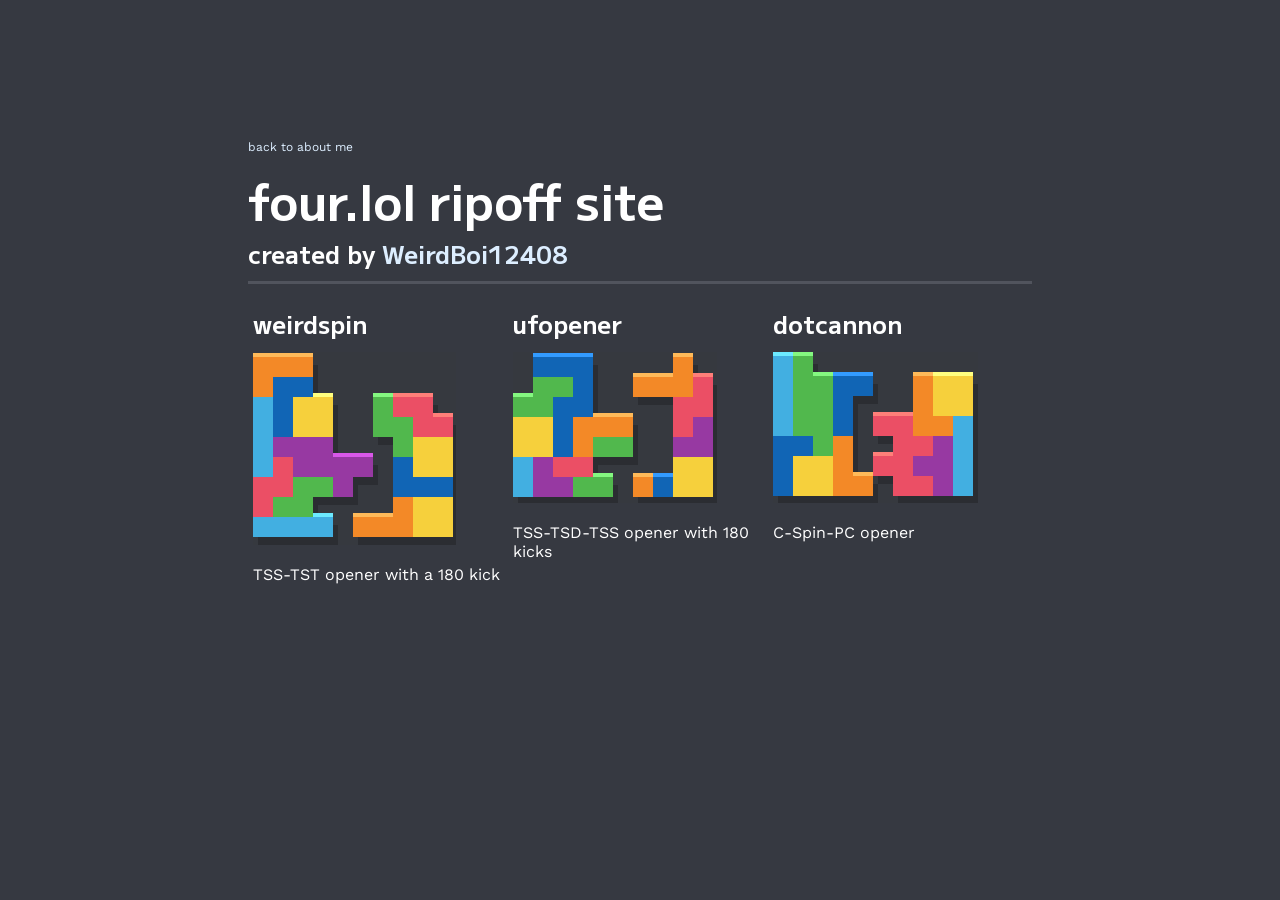
==== fourlolripoff/index.html @ 06367734 "dot cannon dottity doddily do" ====
<!DOCTYPE html>
<html>

<head>
  <link rel="shortcut icon" type="image/png" href="images/favicon.png"/>
  <meta charset="utf-8">
  <meta name="viewport" content="width=device-width">
  <title>four.lol ripoff</title>
  <link href="style.css" rel="stylesheet" type="text/css" />
  <link rel="stylesheet" href="style.css">
</head>
<body>
  <p style="font-size:12px"><a href="../index.html">back to about me</a></p>
  <h1>four.lol ripoff site</h1>
  <h2>created by <a href="https://ch.tetr.io/u/weirdboi12408">WeirdBoi12408</a></h2>
  <hr>

  <div class="row">
    <div class="column" style="display:none;"><a href="sadopener.html">
      
      <h2>sad opener</h2>
      <img src="images/sadopener/sadopenercolored.png" alt="sadopener">
      <p>useless opener that gives 3 TSDs and 2 TSSs</p>
    
    </a></div>
    
    <div class="column"><a href="weirdspin.html">

      <h2>weirdspin</h2>
      <img src="images/weirdspin/weirdspincolored.png" alt="weirdspin">
      <p>TSS-TST opener with a 180 kick</p>
    
    </a></div>

    <div class="column"><a href="ufopener.html">

      <h2>ufopener</h2>
      <img src="images/ufopener/ufopenercolored.png" alt="ufopener">
      <p>TSS-TSD-TSS opener with 180 kicks</p>
    
    </a></div>
	
    <div class="column"><a href="dotcannon.html">

      <h2>dotcannon</h2>
      <img src="images/dotcannon/dotcannoncolored.png" alt="dotcannon">
      <p>C-Spin-PC opener</p>
    
    </a></div>
    
  </div>
  
</body>
</html>
---- fourlolripoff/style.css ----
@import url('https://fonts.googleapis.com/css2?family=M+PLUS+1&family=Work+Sans&display=swap');

p {
    font-family: 'Work Sans';
    color: #FFFFFF;
    font-size: 16px;
}

li {
    font-family: 'Work Sans';
    color: #FFFFFF;
    font-size: inherit;
}

h1 {
    font-family: 'M PLUS 1';
    color: #FFFFFF;
    font-size: 48px;
    line-height: 0.6;
}

h2 {
    font-family: 'M PLUS 1';
    color: #FFFFFF;
    font-size: 24px;
    line-height: 0.6;
}

h3 {
    font-family: 'M PLUS 1';
    color: #FFFFFF;
    font-size: 18px;
    line-height: 0.6;
}

/* i wonder where this column and row code must've come from... */
.column {
    float: left;
    width: calc(250px);
    padding: 5px;
}

@media screen and (max-width: 800px) {
    .column {
        width: 100%;
    }
}

.row::after {
    content: "";
    clear: both;
    display: table;
}
/* that's right, stackoverflow! copy and paste ftw */

a {
    color: #DDEEFF;
    text-decoration: none;
    text-decoration: italic;
}

body {
    background-color: #363941;
    padding-top: 120px;
    padding-left: calc(25% - 80px);
    padding-right: calc(25% - 80px);
    image-rendering: pixelated;
}

hr {
    height: 3px;
    color: #51545d;
    background-color: #51545d;
    border-width: 0;
}
---- fourlolripoff/style.css ----
@import url('https://fonts.googleapis.com/css2?family=M+PLUS+1&family=Work+Sans&display=swap');

p {
    font-family: 'Work Sans';
    color: #FFFFFF;
    font-size: 16px;
}

li {
    font-family: 'Work Sans';
    color: #FFFFFF;
    font-size: inherit;
}

h1 {
    font-family: 'M PLUS 1';
    color: #FFFFFF;
    font-size: 48px;
    line-height: 0.6;
}

h2 {
    font-family: 'M PLUS 1';
    color: #FFFFFF;
    font-size: 24px;
    line-height: 0.6;
}

h3 {
    font-family: 'M PLUS 1';
    color: #FFFFFF;
    font-size: 18px;
    line-height: 0.6;
}

/* i wonder where this column and row code must've come from... */
.column {
    float: left;
    width: calc(250px);
    padding: 5px;
}

@media screen and (max-width: 800px) {
    .column {
        width: 100%;
    }
}

.row::after {
    content: "";
    clear: both;
    display: table;
}
/* that's right, stackoverflow! copy and paste ftw */

a {
    color: #DDEEFF;
    text-decoration: none;
    text-decoration: italic;
}

body {
    background-color: #363941;
    padding-top: 120px;
    padding-left: calc(25% - 80px);
    padding-right: calc(25% - 80px);
    image-rendering: pixelated;
}

hr {
    height: 3px;
    color: #51545d;
    background-color: #51545d;
    border-width: 0;
}
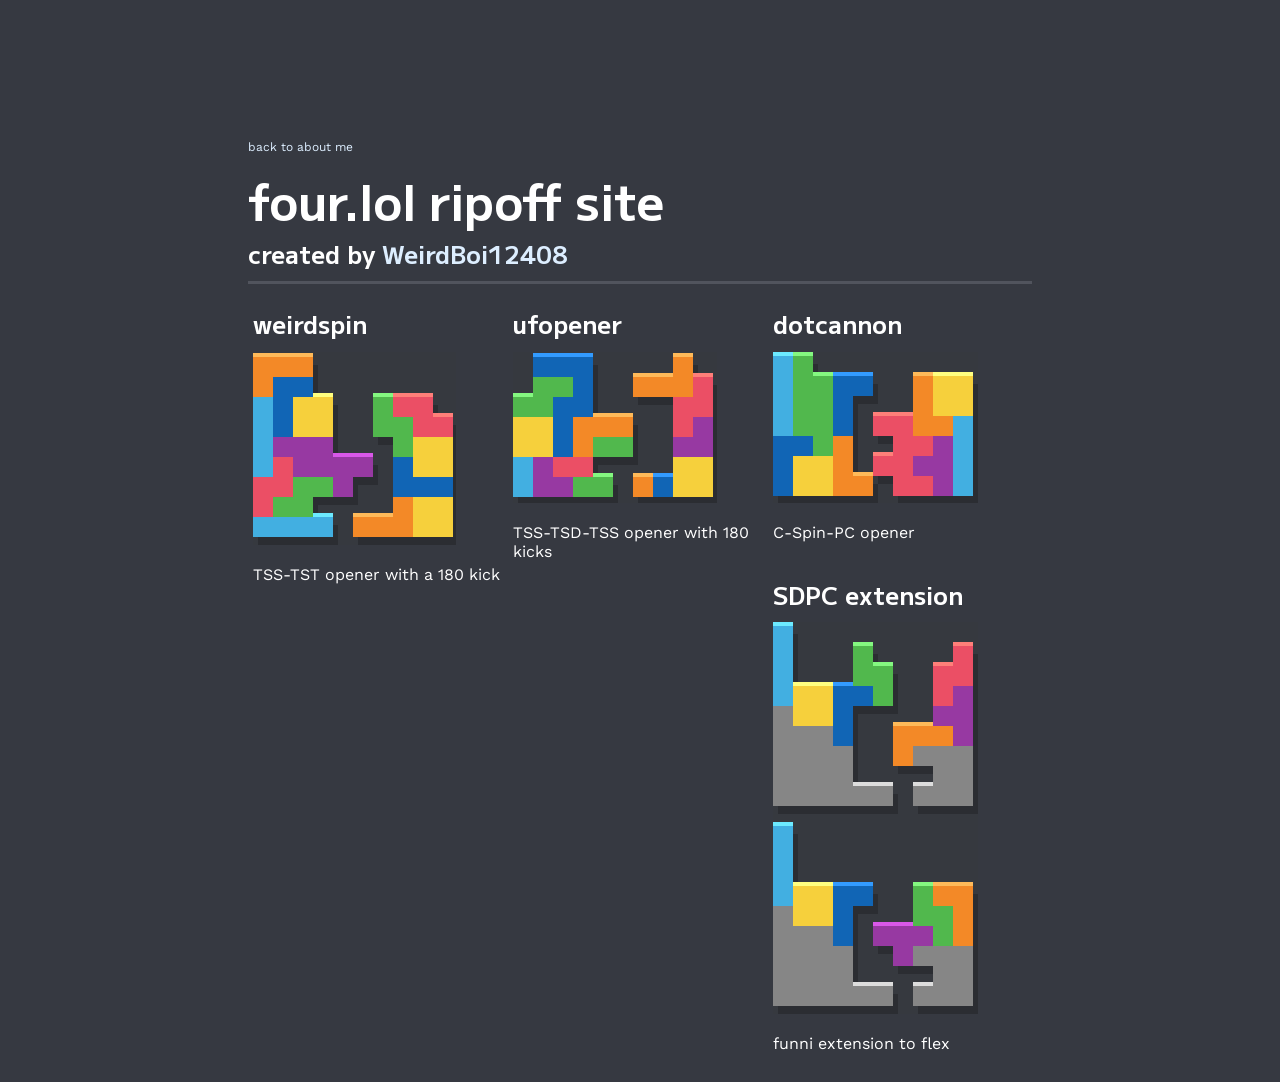
==== commit 5adc3728: "new opener sdpc extensions and ufopener weirdspin extension" ====
--- a/fourlolripoff/index.html
+++ b/fourlolripoff/index.html
@@ -47,6 +47,14 @@
       <p>C-Spin-PC opener</p>
     
     </a></div>
+	
+	<div class="column"><a href="sdpc.html">
+
+      <h2>SDPC extension</h2>
+      <img src="images/sdpc/sdpc-colored.png" alt="sdpc">
+      <p>funni extension to flex</p>
+    
+    </a></div>
     
   </div>
   
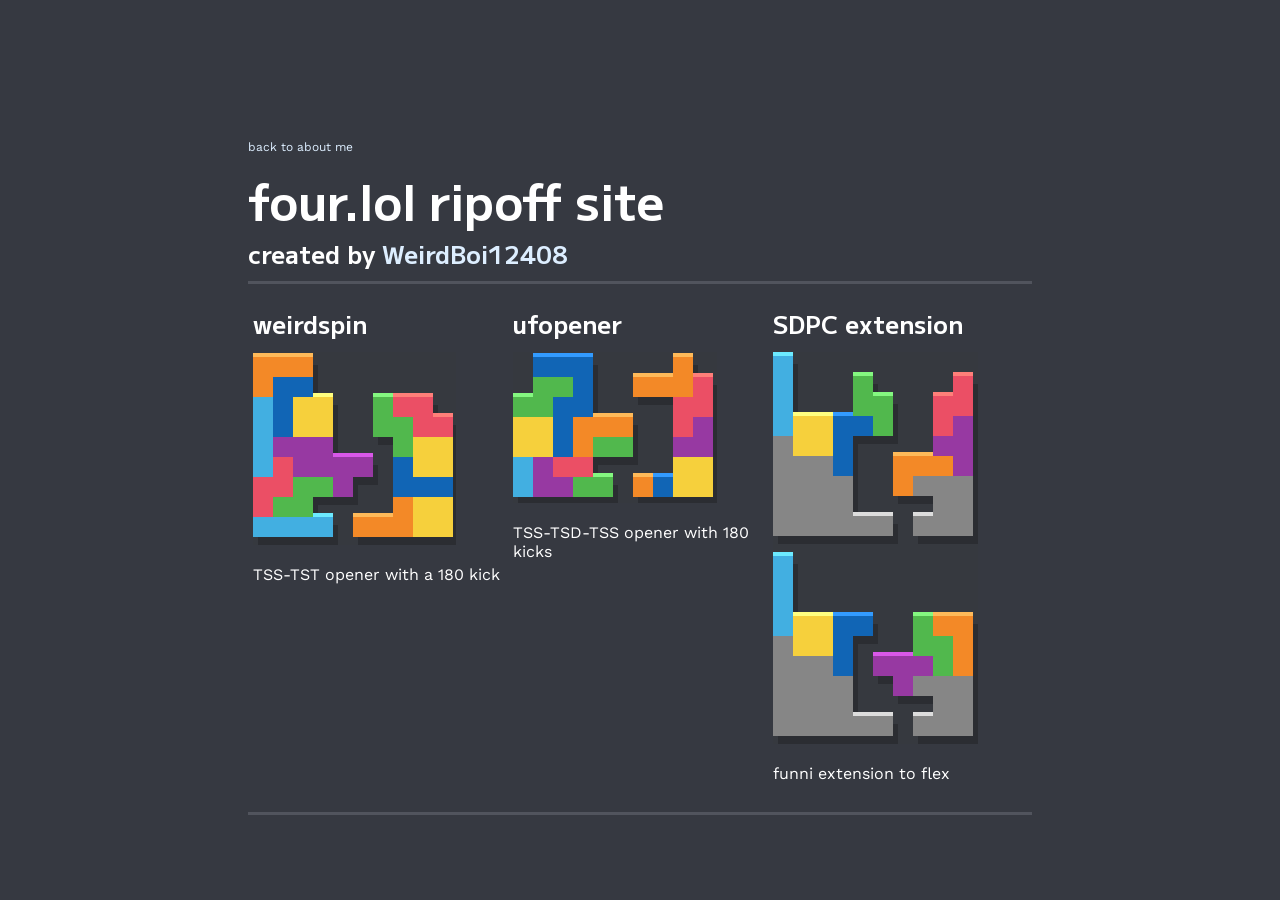
==== commit b6624527: "removed dot cannon" ====
--- a/fourlolripoff/index.html
+++ b/fourlolripoff/index.html
@@ -40,14 +40,6 @@
     
     </a></div>
 	
-    <div class="column"><a href="dotcannon.html">
-
-      <h2>dotcannon</h2>
-      <img src="images/dotcannon/dotcannoncolored.png" alt="dotcannon">
-      <p>C-Spin-PC opener</p>
-    
-    </a></div>
-	
 	<div class="column"><a href="sdpc.html">
 
       <h2>SDPC extension</h2>
@@ -58,5 +50,18 @@
     
   </div>
   
+  <hr>
+  
+  <div class="row">
+  
+	<div class="column" style="display:none;"><a href="dotcannon.html">
+
+      <h2>dotcannon</h2>
+      <img src="images/dotcannon/dotcannoncolored.png" alt="dotcannon">
+      <p>C-Spin-PC opener</p>
+    
+    </a></div>
+	
+  </div>
 </body>
 </html>
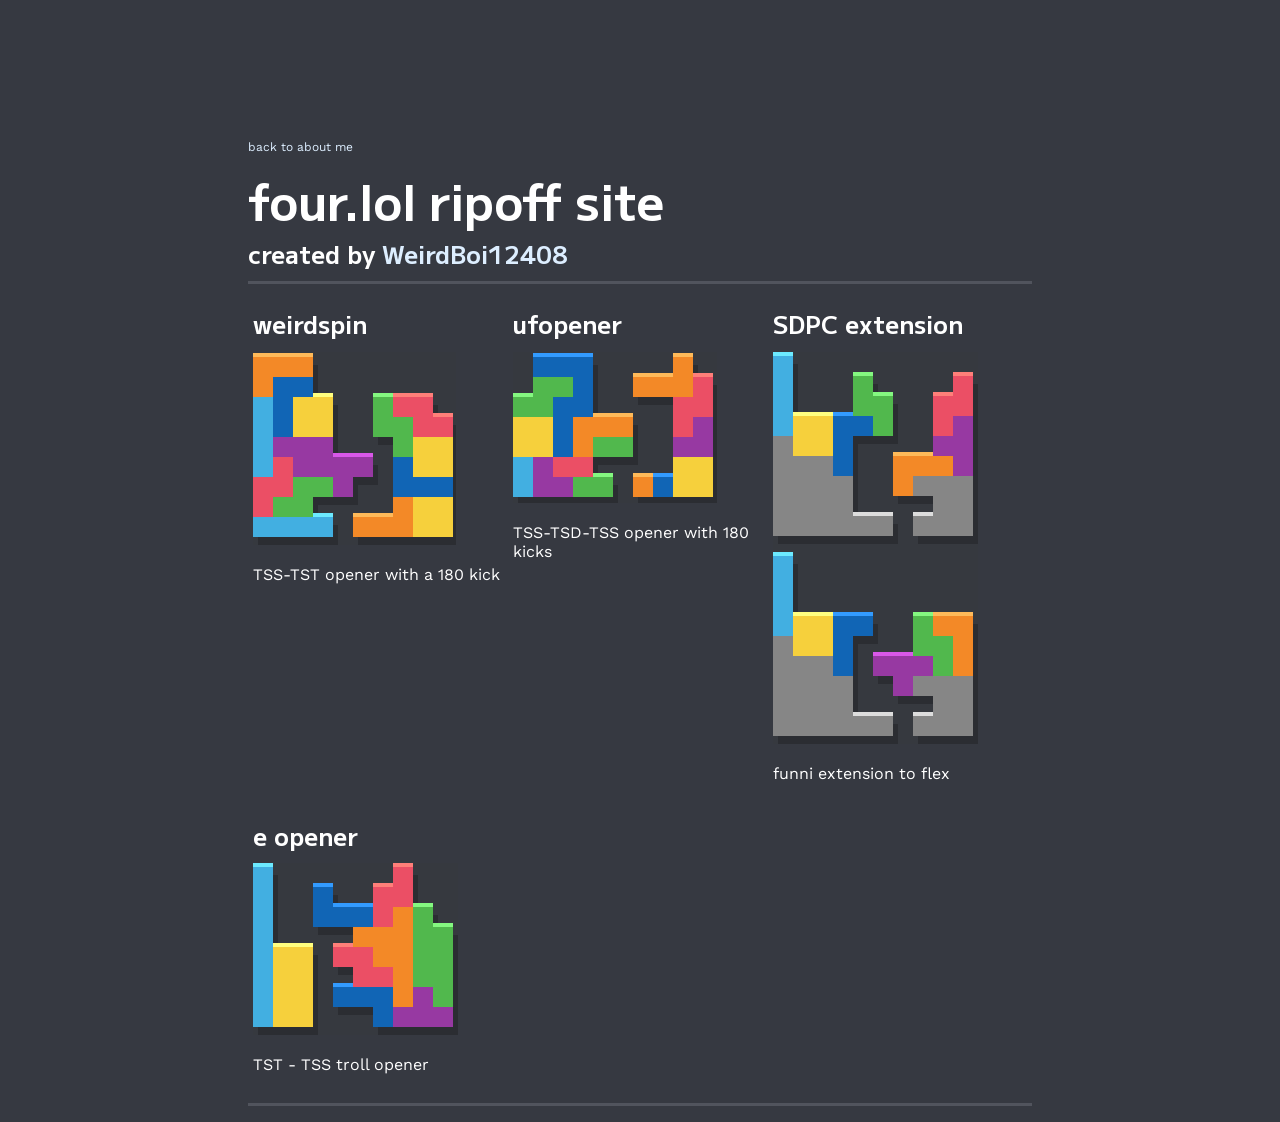
==== commit 28ed2cda: "e opener yes" ====
--- a/fourlolripoff/index.html
+++ b/fourlolripoff/index.html
@@ -47,6 +47,14 @@
       <p>funni extension to flex</p>
     
     </a></div>
+	
+	<div class="column"><a href="e.html">
+
+      <h2>e opener</h2>
+      <img src="images/e/ecolored.png" alt="e">
+      <p>TST - TSS troll opener</p>
+    
+    </a></div>
     
   </div>
   
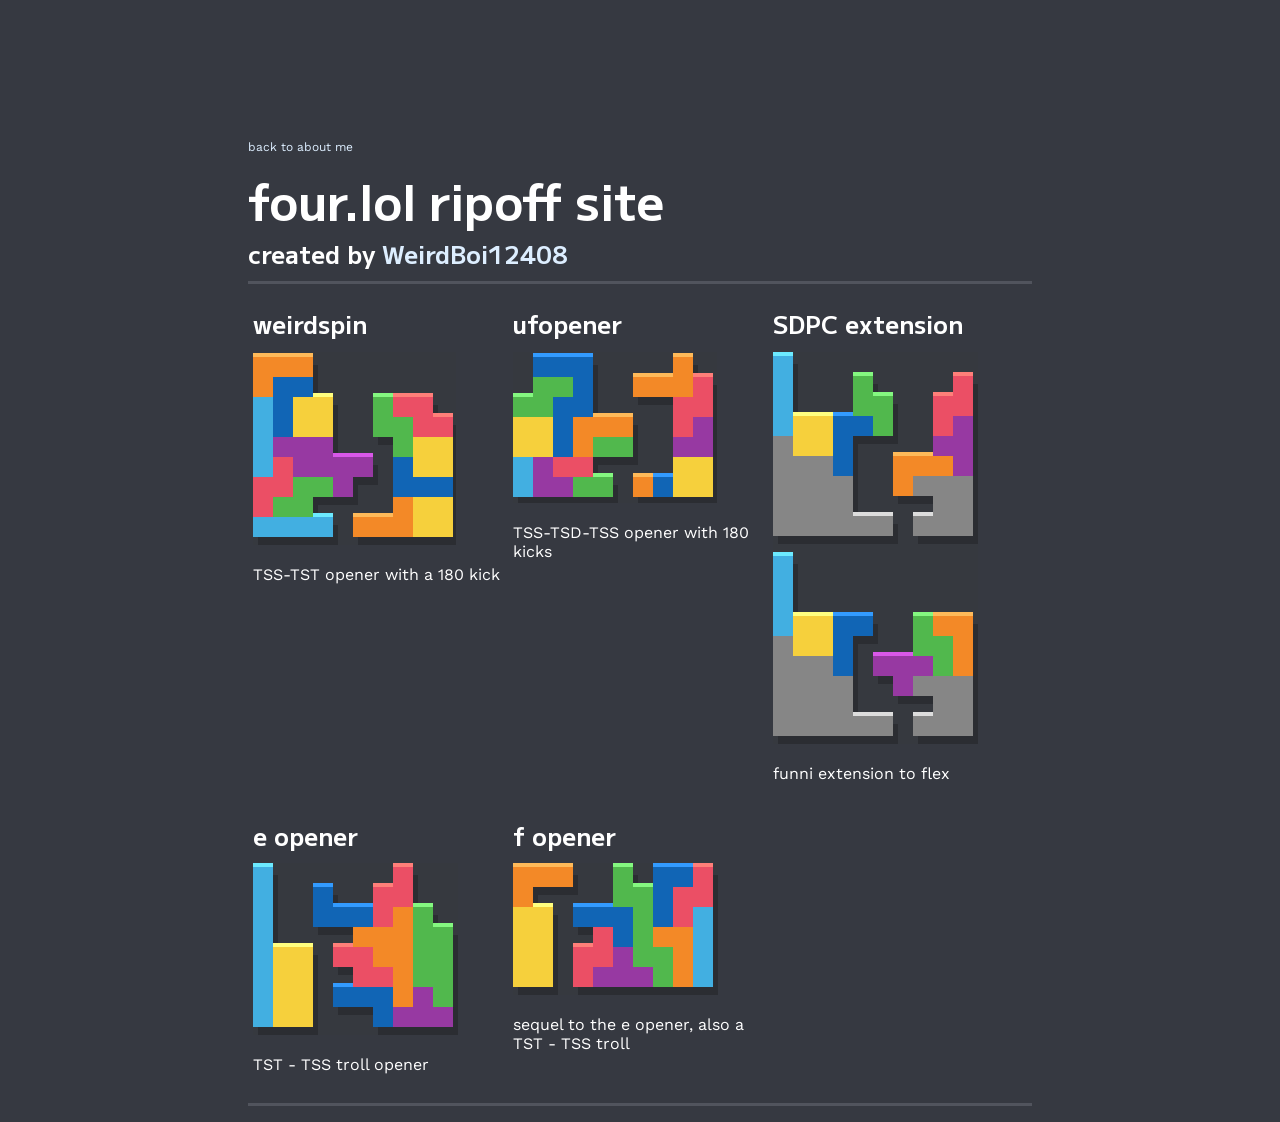
==== commit dde8cf55: "f opener afdsfdsafdsa" ====
--- a/fourlolripoff/index.html
+++ b/fourlolripoff/index.html
@@ -55,6 +55,14 @@
       <p>TST - TSS troll opener</p>
     
     </a></div>
+	
+	<div class="column"><a href="f.html">
+	
+	  <h2>f opener</h2>
+	  <img src="images/f/fcolored.png" alt="board thingy">
+	  <p> sequel to the e opener, also a TST - TSS troll </p>
+	
+	</a></div>
     
   </div>
   
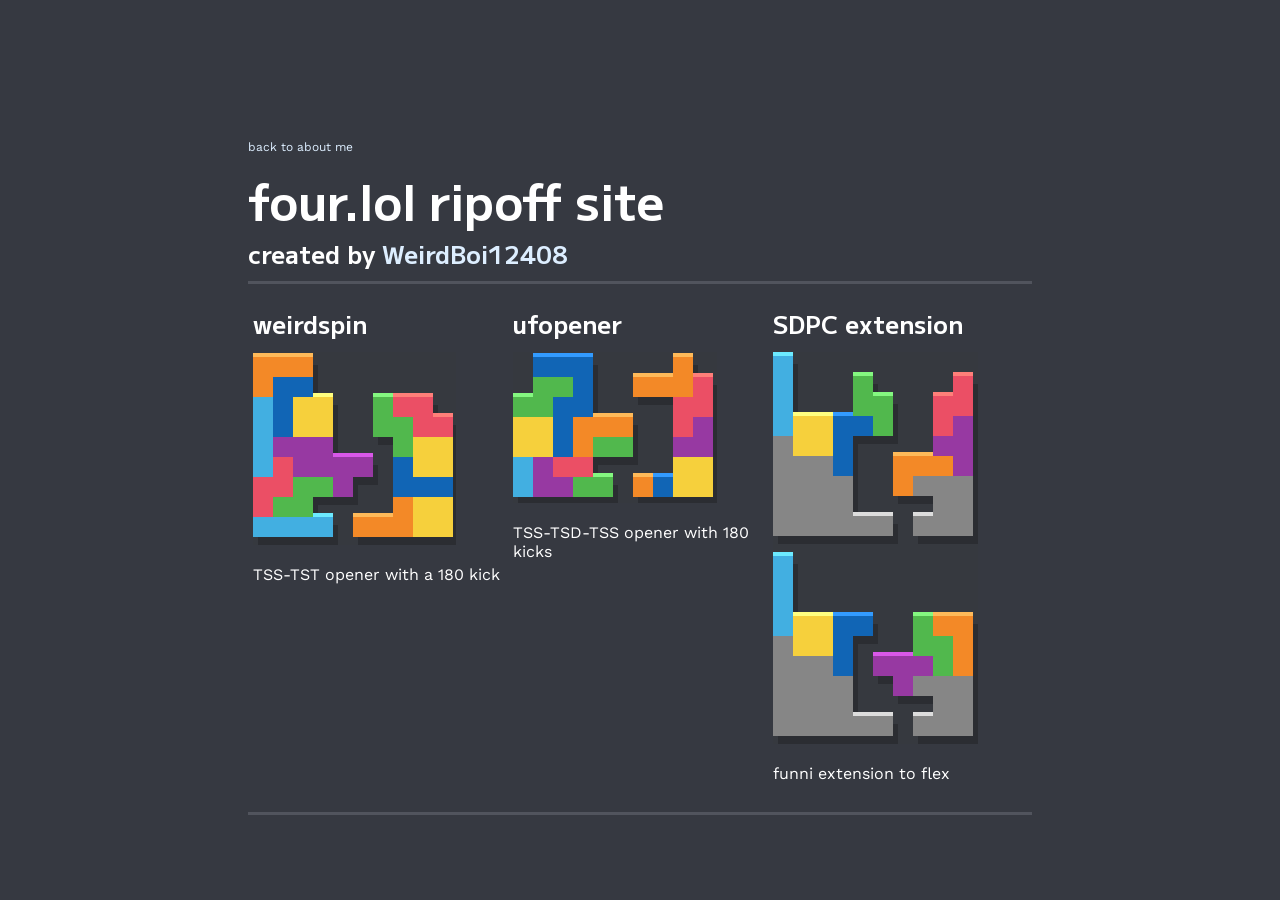
==== commit 30a1aa40: "Update index.html remove other stuff" ====
--- a/fourlolripoff/index.html
+++ b/fourlolripoff/index.html
@@ -48,7 +48,7 @@
     
     </a></div>
 	
-	<div class="column"><a href="e.html">
+	<div class="column" style="display:none;"><a href="e.html">
 
       <h2>e opener</h2>
       <img src="images/e/ecolored.png" alt="e">
@@ -56,7 +56,7 @@
     
     </a></div>
 	
-	<div class="column"><a href="f.html">
+	<div class="column" style="display:none;"><a href="f.html">
 	
 	  <h2>f opener</h2>
 	  <img src="images/f/fcolored.png" alt="board thingy">
@@ -80,4 +80,4 @@
 	
   </div>
 </body>
-</html>+</html>
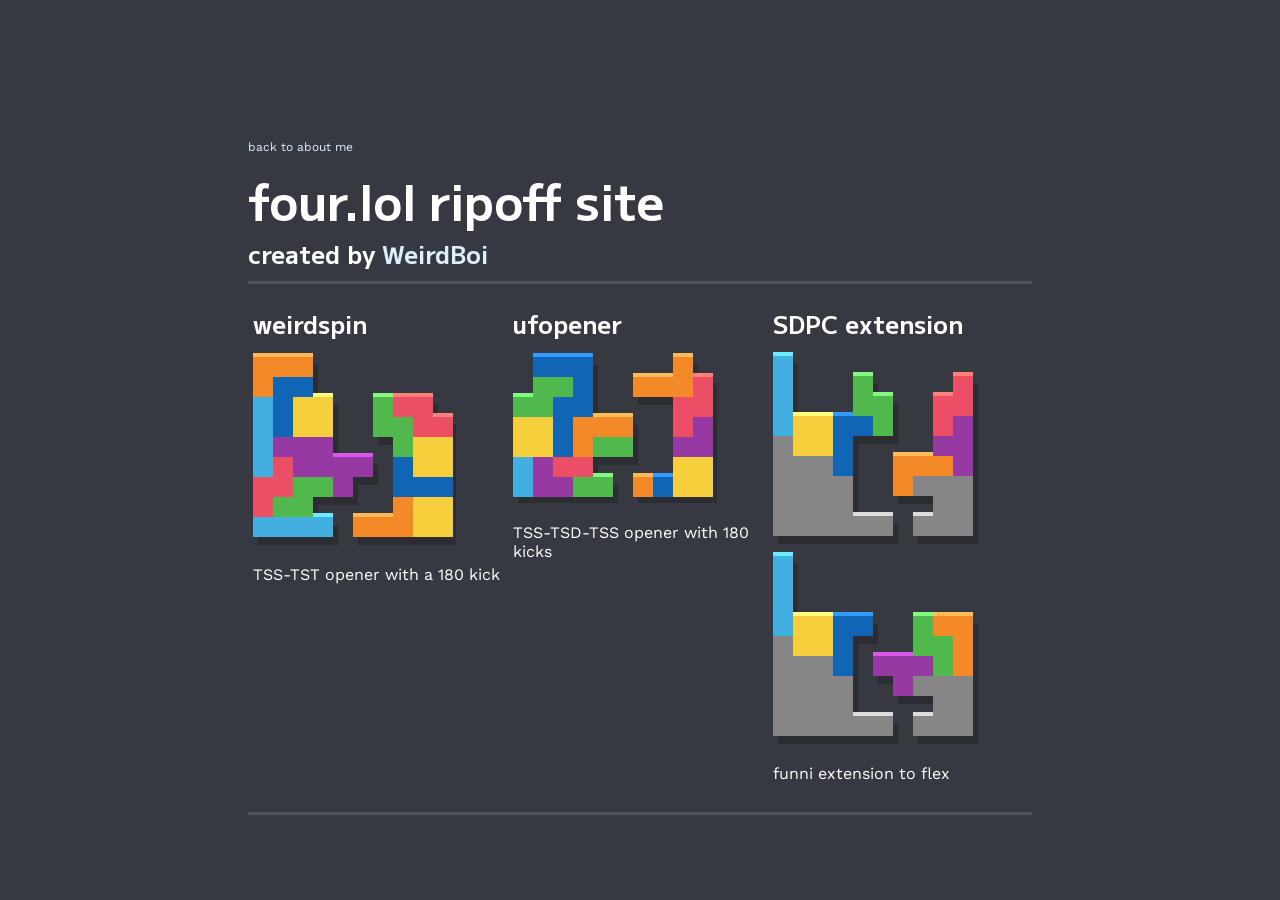
==== commit 56d8c155: "Update username link update username" ====
--- a/fourlolripoff/index.html
+++ b/fourlolripoff/index.html
@@ -12,7 +12,7 @@
 <body>
   <p style="font-size:12px"><a href="../index.html">back to about me</a></p>
   <h1>four.lol ripoff site</h1>
-  <h2>created by <a href="https://ch.tetr.io/u/weirdboi12408">WeirdBoi12408</a></h2>
+  <h2>created by <a href="https://ch.tetr.io/u/weirdboi">WeirdBoi</a></h2>
   <hr>
 
   <div class="row">
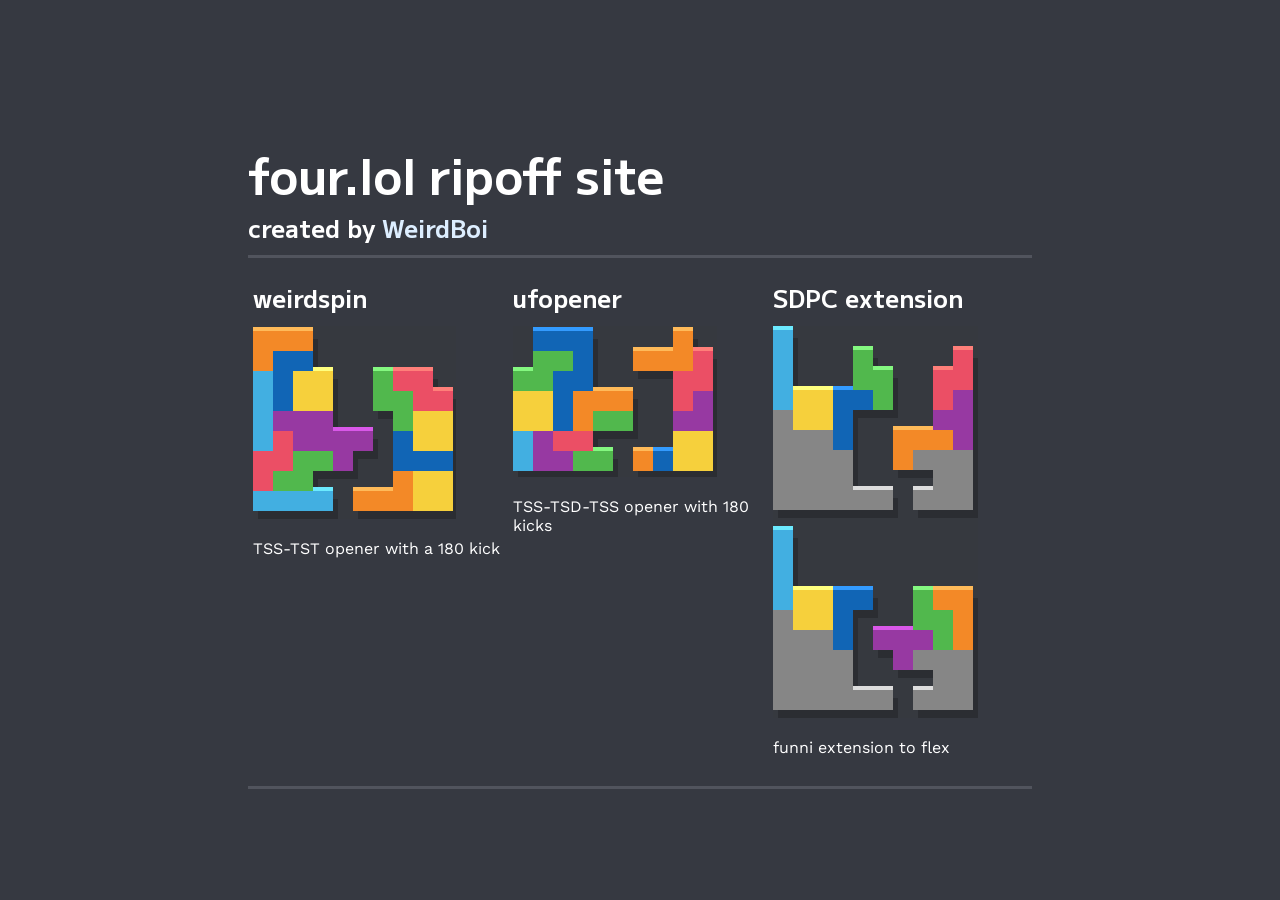
==== commit 8dfc3f86: "Update index.html" ====
--- a/fourlolripoff/index.html
+++ b/fourlolripoff/index.html
@@ -10,7 +10,7 @@
   <link rel="stylesheet" href="style.css">
 </head>
 <body>
-  <p style="font-size:12px"><a href="../index.html">back to about me</a></p>
+  <p style="font-size: 12px; display: none"><a href="../index.html">back to about me</a></p>
   <h1>four.lol ripoff site</h1>
   <h2>created by <a href="https://ch.tetr.io/u/weirdboi">WeirdBoi</a></h2>
   <hr>
